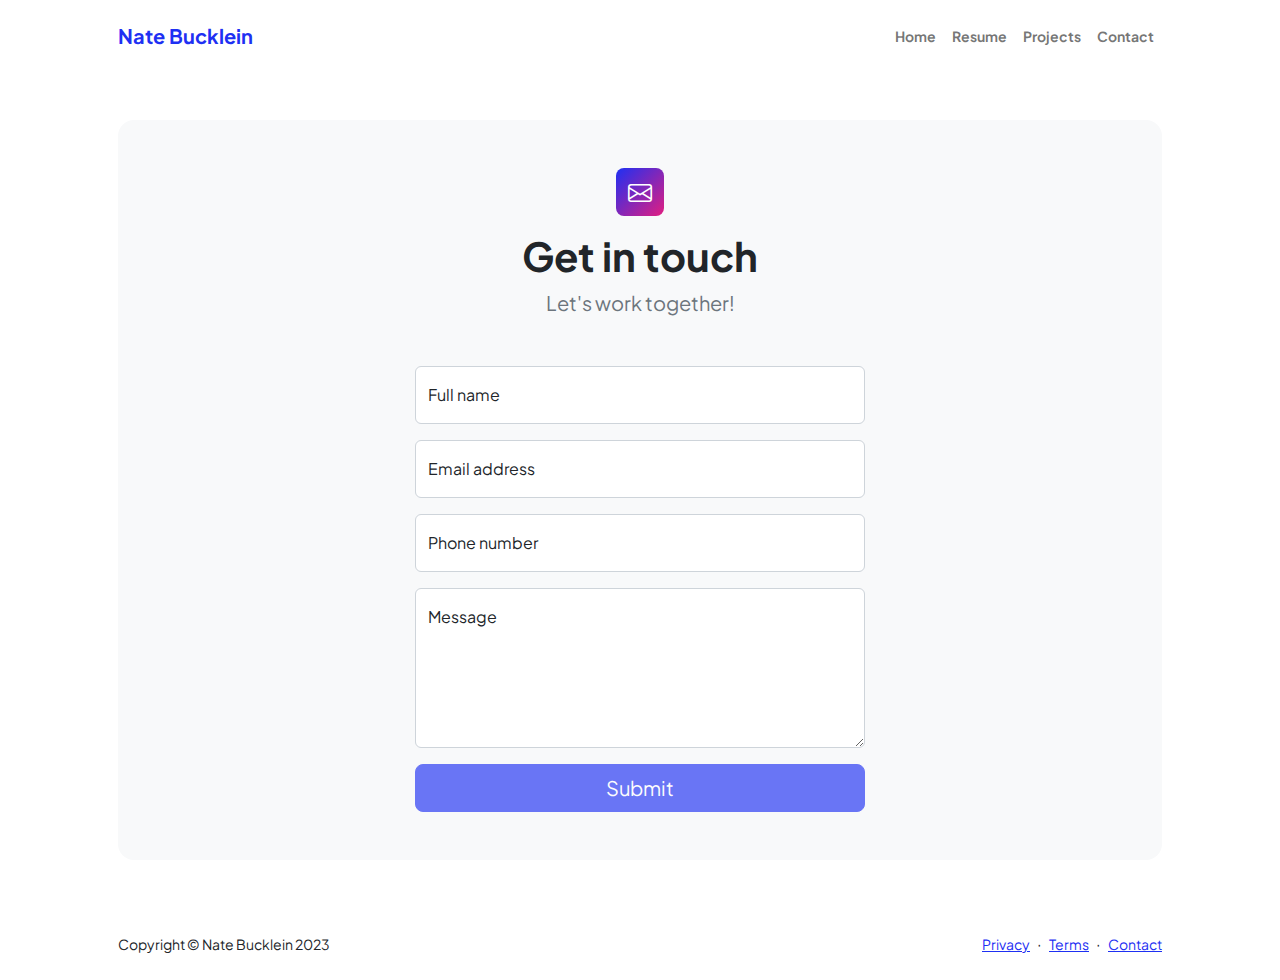
==== contact.html @ c6b94aad "Add files via upload" ====
<!DOCTYPE html>
<html lang="en">
    <head>
        <meta charset="utf-8" />
        <meta name="viewport" content="width=device-width, initial-scale=1, shrink-to-fit=no" />
        <meta name="description" content />
        <meta name="author" content />
        <title>Nate Bucklein - Contact</title>
        <!-- Favicon-->
        <link rel="icon" type="image/x-icon" href="assets/favicon.ico" />
        <!-- Custom Google font-->
        <link rel="preconnect" href="https://fonts.googleapis.com" />
        <link rel="preconnect" href="https://fonts.gstatic.com" crossorigin />
        <link href="https://fonts.googleapis.com/css2?family=Plus+Jakarta+Sans:wght@100;200;300;400;500;600;700;800;900&amp;display=swap" rel="stylesheet" />
        <!-- Bootstrap icons-->
        <link href="https://cdn.jsdelivr.net/npm/bootstrap-icons@1.8.1/font/bootstrap-icons.css" rel="stylesheet" />
        <!-- Core theme CSS (includes Bootstrap)-->
        <link href="css/styles.css" rel="stylesheet" />
    </head>
    <body class="d-flex flex-column">
        <main class="flex-shrink-0">
            <!-- Navigation-->
            <nav class="navbar navbar-expand-lg navbar-light bg-white py-3">
                <div class="container px-5">
                    <a class="navbar-brand" href="index.html"><span class="fw-bolder text-primary">Nate Bucklein</span></a>
                    <button class="navbar-toggler" type="button" data-bs-toggle="collapse" data-bs-target="#navbarSupportedContent" aria-controls="navbarSupportedContent" aria-expanded="false" aria-label="Toggle navigation"><span class="navbar-toggler-icon"></span></button>
                    <div class="collapse navbar-collapse" id="navbarSupportedContent">
                        <ul class="navbar-nav ms-auto mb-2 mb-lg-0 small fw-bolder">
                            <li class="nav-item"><a class="nav-link" href="index.html">Home</a></li>
                            <li class="nav-item"><a class="nav-link" href="resume.html">Resume</a></li>
                            <li class="nav-item"><a class="nav-link" href="projects.html">Projects</a></li>
                            <li class="nav-item"><a class="nav-link" href="contact.html">Contact</a></li>
                        </ul>
                    </div>
                </div>
            </nav>
            <!-- Page content-->
            <section class="py-5">
                <div class="container px-5">
                    <!-- Contact form-->
                    <div class="bg-light rounded-4 py-5 px-4 px-md-5">
                        <div class="text-center mb-5">
                            <div class="feature bg-primary bg-gradient-primary-to-secondary text-white rounded-3 mb-3"><i class="bi bi-envelope"></i></div>
                            <h1 class="fw-bolder">Get in touch</h1>
                            <p class="lead fw-normal text-muted mb-0">Let's work together!</p>
                        </div>
                        <div class="row gx-5 justify-content-center">
                            <div class="col-lg-8 col-xl-6">
                                <!-- * * * * * * * * * * * * * * *-->
                                <!-- * * SB Forms Contact Form * *-->
                                <!-- * * * * * * * * * * * * * * *-->
                                <!-- This form is pre-integrated with SB Forms.-->
                                <!-- To make this form functional, sign up at-->
                                <!-- https://startbootstrap.com/solution/contact-forms-->
                                <!-- to get an API token!-->
                                <form id="contactForm" data-sb-form-api-token="7b0e45de-387b-48c4-9cc2-655e34837b17">
                                    <!-- Name input-->
                                    <div class="form-floating mb-3">
                                        <input class="form-control" id="name" type="text" placeholder="Enter your name..." data-sb-validations="required" />
                                        <label for="name">Full name</label>
                                        <div class="invalid-feedback" data-sb-feedback="name:required">A name is required.</div>
                                    </div>
                                    <!-- Email address input-->
                                    <div class="form-floating mb-3">
                                        <input class="form-control" id="email" type="email" placeholder="name@example.com" data-sb-validations="required,email" />
                                        <label for="email">Email address</label>
                                        <div class="invalid-feedback" data-sb-feedback="email:required">An email is required.</div>
                                        <div class="invalid-feedback" data-sb-feedback="email:email">Email is not valid.</div>
                                    </div>
                                    <!-- Phone number input-->
                                    <div class="form-floating mb-3">
                                        <input class="form-control" id="phone" type="tel" placeholder="(123) 456-7890" data-sb-validations="required" />
                                        <label for="phone">Phone number</label>
                                        <div class="invalid-feedback" data-sb-feedback="phone:required">A phone number is required.</div>
                                    </div>
                                    <!-- Message input-->
                                    <div class="form-floating mb-3">
                                        <textarea class="form-control" id="message" type="text" placeholder="Enter your message here..." style="height: 10rem" data-sb-validations="required"></textarea>
                                        <label for="message">Message</label>
                                        <div class="invalid-feedback" data-sb-feedback="message:required">A message is required.</div>
                                    </div>
                                    <!-- Submit success message-->
                                    <!---->
                                    <!-- This is what your users will see when the form-->
                                    <!-- has successfully submitted-->
                                    <div class="d-none" id="submitSuccessMessage">
                                        <div class="text-center mb-3">
                                            <div class="fw-bolder">Form submission successful!</div>
                                            To activate this form, sign up at
                                            <br />
                                            <a href="https://startbootstrap.com/solution/contact-forms">https://startbootstrap.com/solution/contact-forms</a>
                                        </div>
                                    </div>
                                    <!-- Submit error message-->
                                    <!---->
                                    <!-- This is what your users will see when there is-->
                                    <!-- an error submitting the form-->
                                    <div class="d-none" id="submitErrorMessage"><div class="text-center text-danger mb-3">Error sending message!</div></div>
                                    <!-- Submit Button-->
                                    <div class="d-grid"><button class="btn btn-primary btn-lg disabled" id="submitButton" type="submit">Submit</button></div>
                                </form>
                            </div>
                        </div>
                    </div>
                </div>
            </section>
        </main>
        <!-- Footer-->
        <footer class="bg-white py-4 mt-auto">
            <div class="container px-5">
                <div class="row align-items-center justify-content-between flex-column flex-sm-row">
                    <div class="col-auto"><div class="small m-0">Copyright &copy; Nate Bucklein 2023</div></div>
                    <div class="col-auto">
                        <a class="small" href="#!">Privacy</a>
                        <span class="mx-1">&middot;</span>
                        <a class="small" href="#!">Terms</a>
                        <span class="mx-1">&middot;</span>
                        <a class="small" href="#!">Contact</a>
                    </div>
                </div>
            </div>
        </footer>
        <!-- Bootstrap core JS-->
        <script src="https://cdn.jsdelivr.net/npm/bootstrap@5.2.3/dist/js/bootstrap.bundle.min.js"></script>
        <!-- Core theme JS-->
        <script src="js/scripts.js"></script>
        <!-- * * * * * * * * * * * * * * * * * * * * * * * * * * * * * * * * * * * * * * * *-->
        <!-- * *                               SB Forms JS                               * *-->
        <!-- * * Activate your form at https://startbootstrap.com/solution/contact-forms * *-->
        <!-- * * * * * * * * * * * * * * * * * * * * * * * * * * * * * * * * * * * * * * * *-->
        <script src="https://cdn.startbootstrap.com/sb-forms-latest.js"></script>
    </body>
</html>
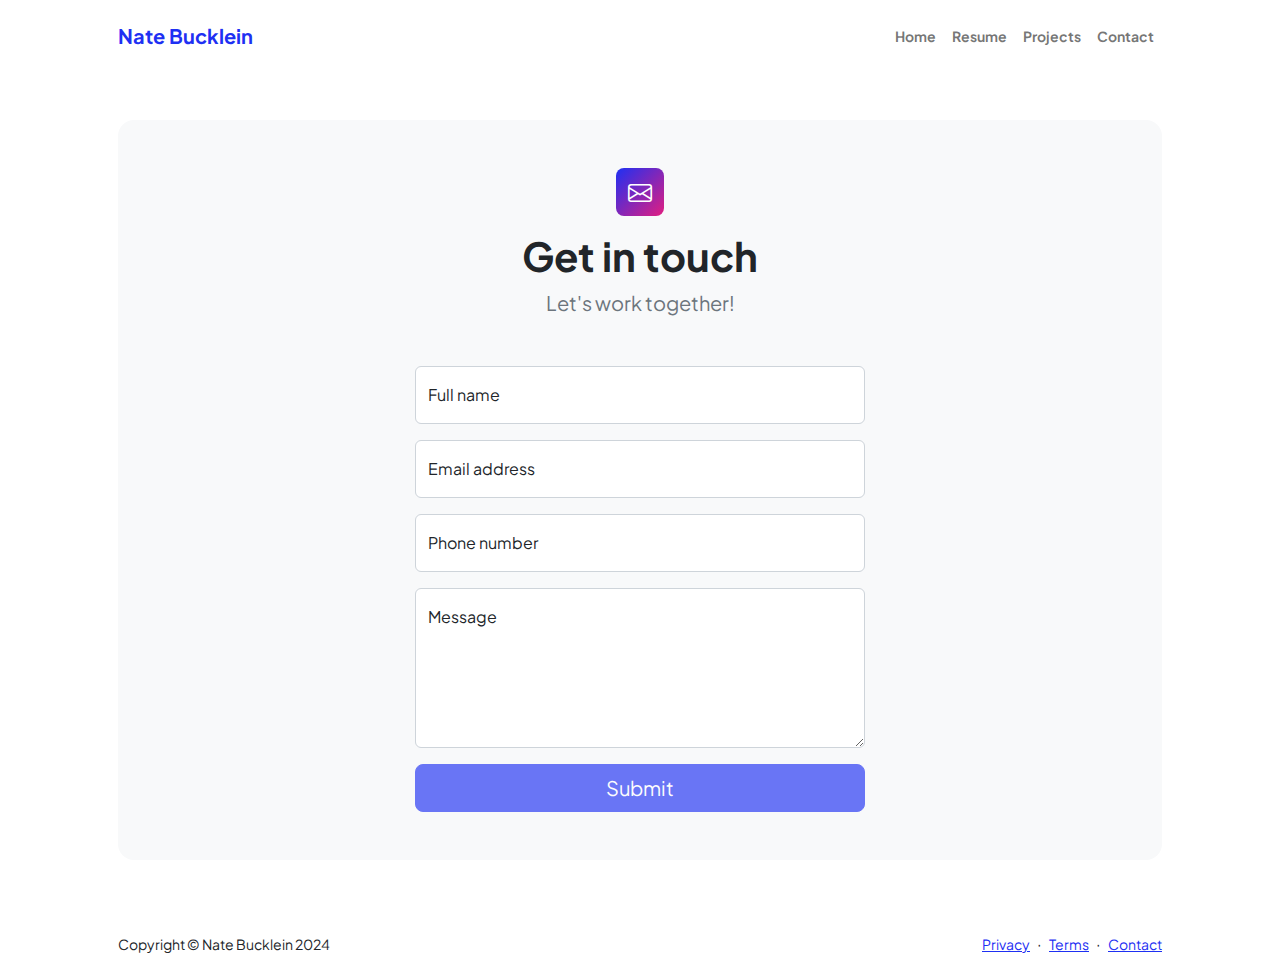
==== commit 0c2e5ecf: "Update contact.html" ====
--- a/contact.html
+++ b/contact.html
@@ -109,7 +109,7 @@
         <footer class="bg-white py-4 mt-auto">
             <div class="container px-5">
                 <div class="row align-items-center justify-content-between flex-column flex-sm-row">
-                    <div class="col-auto"><div class="small m-0">Copyright &copy; Nate Bucklein 2023</div></div>
+                    <div class="col-auto"><div class="small m-0">Copyright &copy; Nate Bucklein 2024</div></div>
                     <div class="col-auto">
                         <a class="small" href="#!">Privacy</a>
                         <span class="mx-1">&middot;</span>
